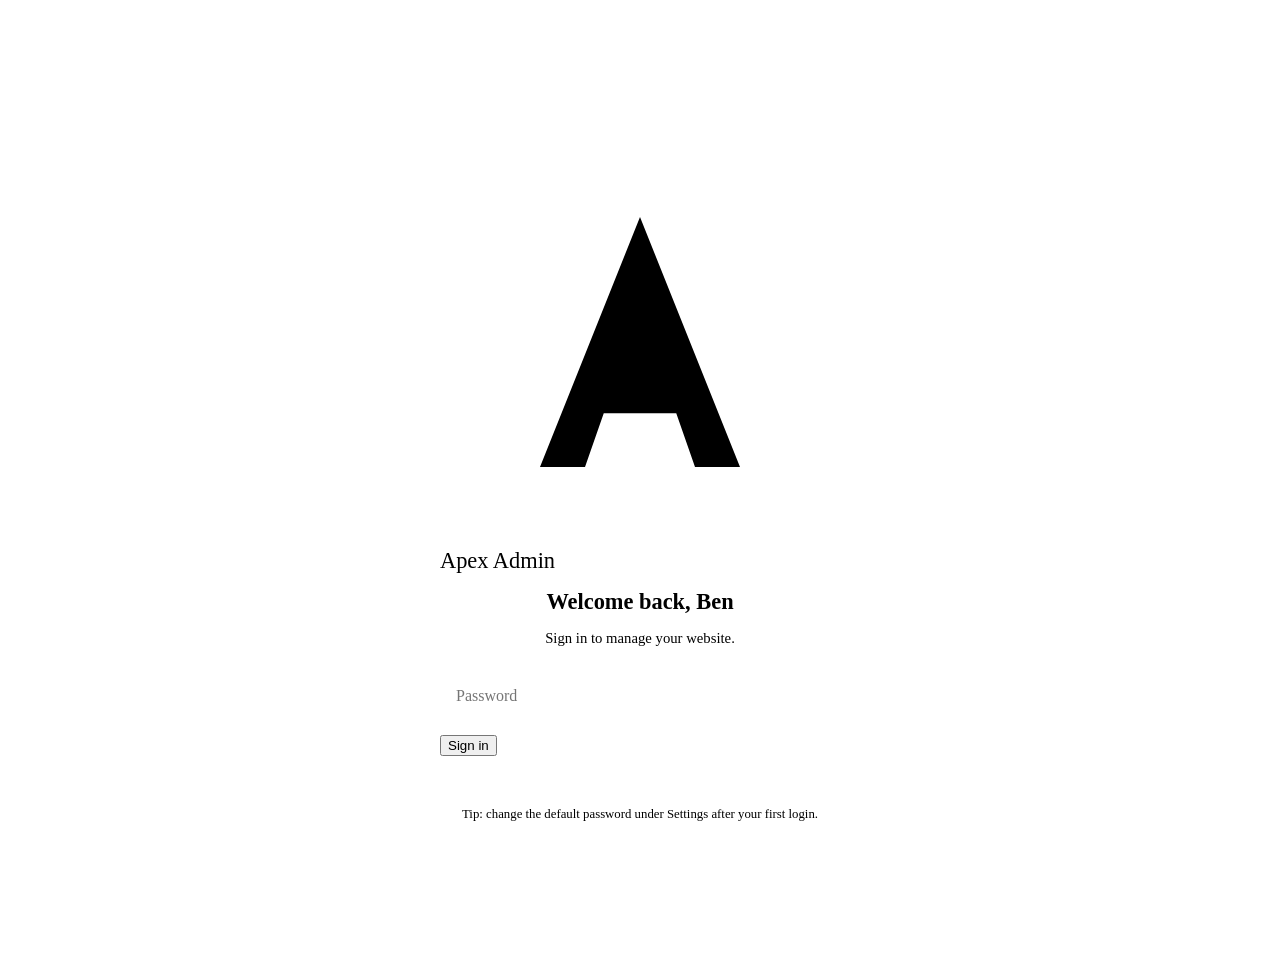
==== public/admin.html @ c76cf3fd "Apex Web Development site — initial commit" ====
<!DOCTYPE html>
<html lang="en">
<head>
<meta charset="UTF-8">
<meta name="viewport" content="width=device-width, initial-scale=1.0">
<title>Admin · Apex Web Development</title>
<meta name="robots" content="noindex,nofollow">
<link rel="icon" href="data:image/svg+xml,%3Csvg xmlns='http://www.w3.org/2000/svg' viewBox='0 0 32 32'%3E%3Cdefs%3E%3ClinearGradient id='g' x1='0' y1='0' x2='1' y2='1'%3E%3Cstop offset='0' stop-color='%236d8bff'/%3E%3Cstop offset='1' stop-color='%2337e0c5'/%3E%3C/linearGradient%3E%3C/defs%3E%3Crect width='32' height='32' rx='8' fill='url(%23g)'/%3E%3Cpath d='M16 7l7 18h-3.2l-1.4-4h-4.8l-1.4 4H8z' fill='%230a0c12'/%3E%3C/svg%3E">
<link href="https://fonts.googleapis.com/css2?family=Inter:wght@400;500;600;700&family=Sora:wght@600;700;800&display=swap" rel="stylesheet">
<link rel="stylesheet" href="/styles.css">
<style>
  body{background:var(--bg)}
  /* login */
  .login-wrap{min-height:100vh;display:grid;place-items:center;padding:24px}
  .login-card{width:100%;max-width:400px;background:var(--panel);border:1px solid var(--line-strong);border-radius:20px;padding:2.4rem;box-shadow:var(--shadow)}
  .login-card .logo{justify-content:center;margin-bottom:.5rem;font-size:1.4rem}
  .login-card h1{font-family:var(--display);font-size:1.4rem;text-align:center;margin-bottom:.3rem}
  .login-card p{color:var(--muted);text-align:center;font-size:.92rem;margin-bottom:1.6rem}
  .login-card input{width:100%;background:var(--bg-2);border:1px solid var(--line-strong);border-radius:12px;padding:.9rem 1rem;color:var(--txt);font-family:var(--font);font-size:1rem;margin-bottom:1rem}
  .login-card input:focus{outline:none;border-color:var(--brand)}
  .login-err{color:#ff9a9a;font-size:.9rem;text-align:center;margin-top:.8rem;min-height:1.2rem}
  .hint{color:var(--muted-2);font-size:.8rem;text-align:center;margin-top:1.2rem}

  /* app shell */
  .admin{display:none;min-height:100vh;grid-template-columns:248px 1fr}
  .admin.show{display:grid}
  .side{background:var(--bg-2);border-right:1px solid var(--line);padding:1.4rem 1rem;position:sticky;top:0;height:100vh;overflow-y:auto;display:flex;flex-direction:column}
  .side .logo{padding:.4rem .6rem 1.4rem;font-size:1.15rem}
  .side .nav-group{font-size:.7rem;text-transform:uppercase;letter-spacing:.12em;color:var(--muted-2);padding:.9rem .8rem .4rem}
  .tab{display:flex;align-items:center;gap:.7rem;width:100%;background:none;border:none;color:var(--muted);font-family:var(--font);
    font-size:.94rem;font-weight:500;text-align:left;padding:.7rem .8rem;border-radius:10px;cursor:pointer;transition:all .15s;position:relative}
  .tab:hover{background:rgba(255,255,255,.04);color:var(--txt)}
  .tab.active{background:var(--grad-soft);color:var(--txt);border:1px solid var(--line-strong)}
  .tab .pill{margin-left:auto;background:#ff5a5a;color:#fff;font-size:.72rem;font-weight:700;min-width:20px;height:20px;border-radius:10px;display:none;place-items:center;padding:0 6px}
  .tab .pill.show{display:grid}
  .side .spacer{flex:1}
  .main{padding:2rem 2.4rem;overflow-y:auto;height:100vh}
  .main-head{display:flex;align-items:center;justify-content:space-between;gap:1rem;margin-bottom:1.8rem;flex-wrap:wrap}
  .main-head h2{font-family:var(--display);font-size:1.6rem}
  .main-head p{color:var(--muted);font-size:.92rem;margin-top:.2rem}
  .save-bar{position:sticky;bottom:0;background:linear-gradient(transparent,var(--bg) 30%);padding:1.4rem 0 .4rem;margin-top:1.5rem;display:flex;gap:1rem;align-items:center}
  .saved-flash{color:var(--accent);font-size:.9rem;opacity:0;transition:opacity .3s}
  .saved-flash.show{opacity:1}

  /* generic editor */
  .ed-field{margin-bottom:1.2rem}
  .ed-field label{display:block;font-size:.84rem;font-weight:600;color:var(--muted);margin-bottom:.4rem;text-transform:capitalize}
  .ed-field input[type=text],.ed-field input[type=email],.ed-field input[type=number],.ed-field textarea,.ed-field input:not([type]){
    width:100%;background:var(--bg-2);border:1px solid var(--line-strong);border-radius:10px;padding:.7rem .9rem;color:var(--txt);font-family:var(--font);font-size:.95rem}
  .ed-field textarea{resize:vertical;min-height:90px;line-height:1.5}
  .ed-field input:focus,.ed-field textarea:focus{outline:none;border-color:var(--brand)}
  .ed-card{background:var(--panel);border:1px solid var(--line);border-radius:14px;padding:1.4rem 1.5rem;margin-bottom:1rem;position:relative}
  .ed-card .row{display:grid;grid-template-columns:1fr 1fr;gap:1rem}
  .ed-card-head{display:flex;align-items:center;justify-content:space-between;margin-bottom:1rem}
  .ed-card-head .idx{font-family:var(--display);font-weight:700;color:var(--muted-2)}
  .icon-btn{background:rgba(255,90,90,.1);border:1px solid rgba(255,90,90,.3);color:#ff9a9a;border-radius:8px;padding:.4rem .8rem;font-size:.85rem;cursor:pointer;font-family:var(--font)}
  .icon-btn:hover{background:rgba(255,90,90,.18)}
  .add-btn{background:var(--grad-soft);border:1px dashed var(--line-strong);color:var(--txt);border-radius:12px;padding:.9rem;width:100%;cursor:pointer;font-family:var(--font);font-weight:600;font-size:.95rem}
  .add-btn:hover{border-color:var(--brand)}
  .switch{display:inline-flex;align-items:center;gap:.6rem;cursor:pointer;user-select:none}
  .switch input{display:none}
  .switch .track{width:44px;height:24px;border-radius:999px;background:var(--bg-2);border:1px solid var(--line-strong);position:relative;transition:background .2s}
  .switch .track::after{content:"";position:absolute;top:2px;left:2px;width:18px;height:18px;border-radius:50%;background:var(--muted);transition:transform .2s,background .2s}
  .switch input:checked + .track{background:var(--grad)}
  .switch input:checked + .track::after{transform:translateX(20px);background:#0a0c12}
  .img-edit{display:flex;gap:1rem;align-items:center}
  .img-edit .thumb{width:90px;height:64px;border-radius:8px;border:1px solid var(--line-strong);object-fit:cover;background:var(--bg-2)}
  .img-edit .thumb.empty{display:grid;place-items:center;color:var(--muted-2);font-size:.7rem;text-align:center}
  .color-edit{display:flex;align-items:center;gap:.7rem}
  .color-edit input[type=color]{width:46px;height:38px;border:1px solid var(--line-strong);border-radius:8px;background:var(--bg-2);cursor:pointer}

  /* inbox */
  .inbox{display:grid;grid-template-columns:300px 1fr;gap:1.2rem;height:calc(100vh - 160px)}
  .conv-list{border:1px solid var(--line);border-radius:14px;overflow-y:auto;background:var(--panel)}
  .conv{padding:1rem 1.1rem;border-bottom:1px solid var(--line);cursor:pointer;transition:background .15s}
  .conv:hover{background:rgba(255,255,255,.03)}
  .conv.active{background:var(--grad-soft)}
  .conv .cn{display:flex;justify-content:space-between;align-items:center;gap:.5rem}
  .conv .cn strong{font-size:.95rem}
  .conv .cn .dot{width:9px;height:9px;border-radius:50%;background:#ff5a5a;flex-shrink:0}
  .conv .prev{color:var(--muted);font-size:.84rem;white-space:nowrap;overflow:hidden;text-overflow:ellipsis;margin-top:.25rem}
  .conv .em{color:var(--muted-2);font-size:.76rem;margin-top:.2rem}
  .thread{border:1px solid var(--line);border-radius:14px;display:flex;flex-direction:column;background:var(--panel);overflow:hidden}
  .thread-head{padding:1rem 1.3rem;border-bottom:1px solid var(--line);font-weight:600}
  .thread-head small{display:block;color:var(--muted-2);font-weight:400;font-size:.82rem}
  .thread-body{flex:1;overflow-y:auto;padding:1.3rem;display:flex;flex-direction:column;gap:.7rem;background:var(--bg-2)}
  .thread-empty{display:grid;place-items:center;height:100%;color:var(--muted);text-align:center;padding:2rem}
  .thread-foot{padding:.9rem;border-top:1px solid var(--line);display:flex;gap:.6rem}
  .thread-foot input{flex:1;background:var(--bg-2);border:1px solid var(--line-strong);border-radius:999px;padding:.75rem 1.1rem;color:var(--txt);font-family:var(--font);font-size:.95rem}
  .thread-foot input:focus{outline:none;border-color:var(--brand)}

  /* leads */
  .lead{background:var(--panel);border:1px solid var(--line);border-radius:14px;padding:1.3rem 1.5rem;margin-bottom:1rem}
  .lead.handled{opacity:.5}
  .lead .lh{display:flex;justify-content:space-between;align-items:center;gap:1rem;flex-wrap:wrap}
  .lead .lh strong{font-size:1.05rem}
  .lead .meta{color:var(--muted);font-size:.88rem;margin:.5rem 0}
  .lead .meta a{color:var(--brand)}
  .lead .msg{color:var(--txt);background:var(--bg-2);border:1px solid var(--line);border-radius:10px;padding:.8rem 1rem;margin-top:.6rem;font-size:.93rem}
  .lead .when{color:var(--muted-2);font-size:.8rem}
  .empty-state{text-align:center;color:var(--muted);padding:4rem 2rem}
  .empty-state .big{font-size:2.5rem;margin-bottom:.5rem}

  @media(max-width:820px){.admin.show{grid-template-columns:1fr}.side{position:fixed;z-index:60;width:248px;transform:translateX(-100%);transition:transform .2s}.side.open{transform:none}.inbox{grid-template-columns:1fr}.ed-card .row{grid-template-columns:1fr}}
</style>
</head>
<body>
<!-- LOGIN -->
<div class="login-wrap" id="loginWrap">
  <form class="login-card" id="loginForm">
    <div class="logo"><span class="mark"><svg viewBox="0 0 32 32"><path d="M16 6l8 20h-3.6l-1.5-4.3h-5.8L11.6 26H8z" fill="currentColor"/></svg></span><span>Apex Admin</span></div>
    <h1>Welcome back, Ben</h1>
    <p>Sign in to manage your website.</p>
    <input type="password" id="pw" placeholder="Password" autocomplete="current-password" autofocus>
    <button type="submit" class="btn btn-primary btn-block btn-lg">Sign in</button>
    <div class="login-err" id="loginErr"></div>
    <div class="hint">Tip: change the default password under Settings after your first login.</div>
  </form>
</div>

<!-- APP -->
<div class="admin" id="admin">
  <aside class="side" id="side">
    <div class="logo"><span class="mark"><svg viewBox="0 0 32 32"><path d="M16 6l8 20h-3.6l-1.5-4.3h-5.8L11.6 26H8z" fill="currentColor"/></svg></span><span>Apex Admin</span></div>
    <div class="nav-group">Messages</div>
    <button class="tab" data-tab="inbox">💬 Chat Inbox <span class="pill" id="pillInbox"></span></button>
    <button class="tab" data-tab="leads">📥 Quote Requests <span class="pill" id="pillLeads"></span></button>
    <div class="nav-group">Website content</div>
    <div id="contentTabs"></div>
    <div class="nav-group">Account</div>
    <button class="tab" data-tab="settings">⚙️ Settings</button>
    <div class="spacer"></div>
    <a href="/" target="_blank" class="tab">↗ View live site</a>
    <button class="tab" id="logoutBtn">⎋ Log out</button>
  </aside>
  <main class="main" id="main"></main>
</div>

<script src="/admin.js"></script>
</body>
</html>
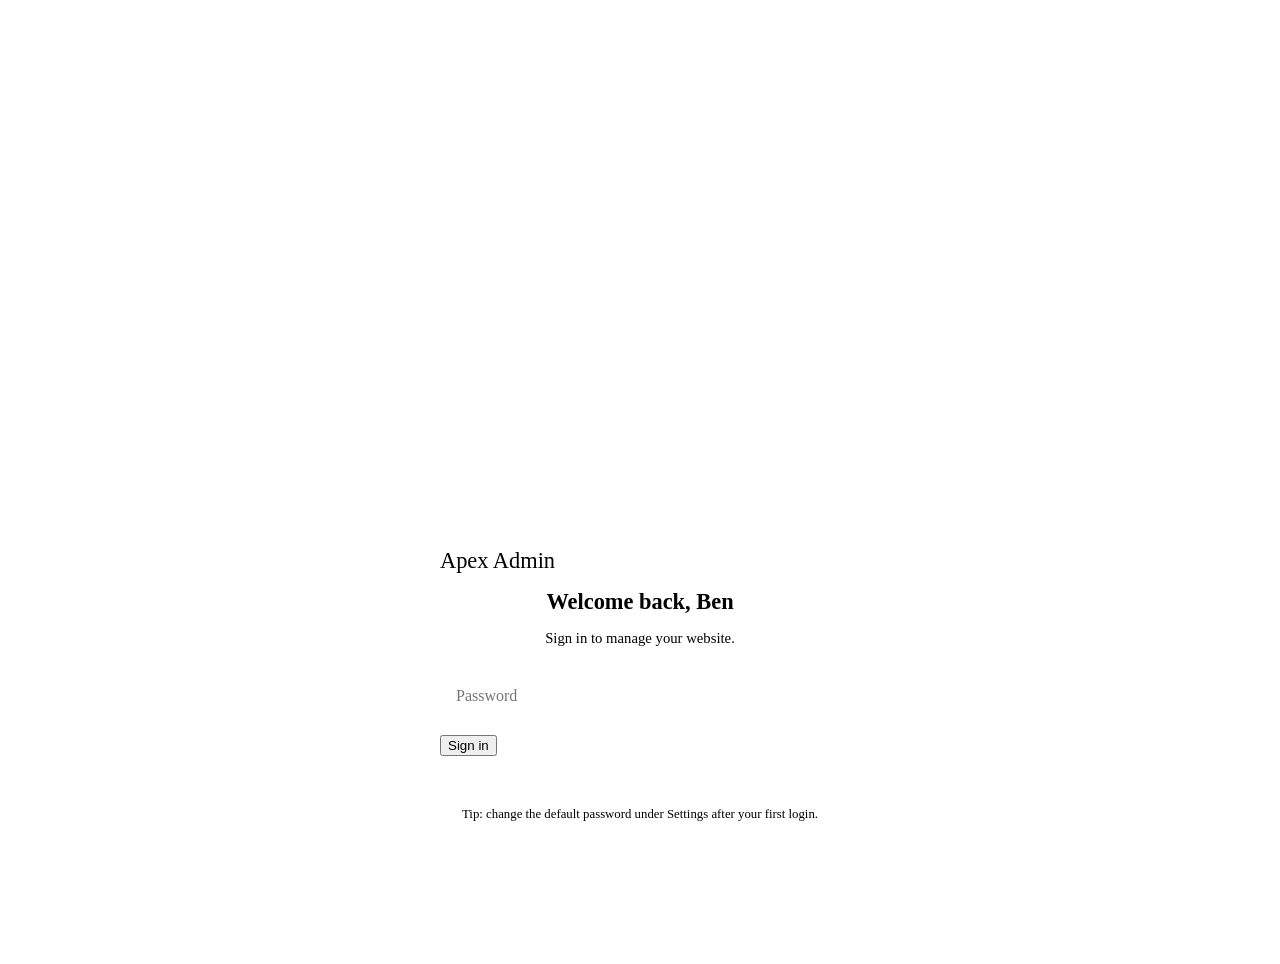
==== commit 9979fd75: "Redesign: light trustworthy theme, new summit logo, real contact info, business card" ====
--- a/public/admin.html
+++ b/public/admin.html
@@ -5,8 +5,8 @@
 <meta name="viewport" content="width=device-width, initial-scale=1.0">
 <title>Admin · Apex Web Development</title>
 <meta name="robots" content="noindex,nofollow">
-<link rel="icon" href="data:image/svg+xml,%3Csvg xmlns='http://www.w3.org/2000/svg' viewBox='0 0 32 32'%3E%3Cdefs%3E%3ClinearGradient id='g' x1='0' y1='0' x2='1' y2='1'%3E%3Cstop offset='0' stop-color='%236d8bff'/%3E%3Cstop offset='1' stop-color='%2337e0c5'/%3E%3C/linearGradient%3E%3C/defs%3E%3Crect width='32' height='32' rx='8' fill='url(%23g)'/%3E%3Cpath d='M16 7l7 18h-3.2l-1.4-4h-4.8l-1.4 4H8z' fill='%230a0c12'/%3E%3C/svg%3E">
-<link href="https://fonts.googleapis.com/css2?family=Inter:wght@400;500;600;700&family=Sora:wght@600;700;800&display=swap" rel="stylesheet">
+<link rel="icon" href="data:image/svg+xml,%3Csvg xmlns='http://www.w3.org/2000/svg' viewBox='0 0 32 32'%3E%3Crect width='32' height='32' rx='8' fill='%2315315e'/%3E%3Cpath d='M7 22 L16 10 L25 22' fill='none' stroke='white' stroke-width='3' stroke-linecap='round' stroke-linejoin='round'/%3E%3C/svg%3E">
+<link href="https://fonts.googleapis.com/css2?family=Plus+Jakarta+Sans:wght@500;600;700;800&family=Inter:wght@400;500;600&display=swap" rel="stylesheet">
 <link rel="stylesheet" href="/styles.css">
 <style>
   body{background:var(--bg)}
@@ -18,7 +18,7 @@
   .login-card p{color:var(--muted);text-align:center;font-size:.92rem;margin-bottom:1.6rem}
   .login-card input{width:100%;background:var(--bg-2);border:1px solid var(--line-strong);border-radius:12px;padding:.9rem 1rem;color:var(--txt);font-family:var(--font);font-size:1rem;margin-bottom:1rem}
   .login-card input:focus{outline:none;border-color:var(--brand)}
-  .login-err{color:#ff9a9a;font-size:.9rem;text-align:center;margin-top:.8rem;min-height:1.2rem}
+  .login-err{color:#c0392b;font-size:.9rem;text-align:center;margin-top:.8rem;min-height:1.2rem}
   .hint{color:var(--muted-2);font-size:.8rem;text-align:center;margin-top:1.2rem}
 
   /* app shell */
@@ -29,8 +29,8 @@
   .side .nav-group{font-size:.7rem;text-transform:uppercase;letter-spacing:.12em;color:var(--muted-2);padding:.9rem .8rem .4rem}
   .tab{display:flex;align-items:center;gap:.7rem;width:100%;background:none;border:none;color:var(--muted);font-family:var(--font);
     font-size:.94rem;font-weight:500;text-align:left;padding:.7rem .8rem;border-radius:10px;cursor:pointer;transition:all .15s;position:relative}
-  .tab:hover{background:rgba(255,255,255,.04);color:var(--txt)}
-  .tab.active{background:var(--grad-soft);color:var(--txt);border:1px solid var(--line-strong)}
+  .tab:hover{background:var(--bg-2);color:var(--ink)}
+  .tab.active{background:var(--blue-soft);color:var(--brand);border:1px solid #d4e2fb}
   .tab .pill{margin-left:auto;background:#ff5a5a;color:#fff;font-size:.72rem;font-weight:700;min-width:20px;height:20px;border-radius:10px;display:none;place-items:center;padding:0 6px}
   .tab .pill.show{display:grid}
   .side .spacer{flex:1}
@@ -55,14 +55,14 @@
   .ed-card-head .idx{font-family:var(--display);font-weight:700;color:var(--muted-2)}
   .icon-btn{background:rgba(255,90,90,.1);border:1px solid rgba(255,90,90,.3);color:#ff9a9a;border-radius:8px;padding:.4rem .8rem;font-size:.85rem;cursor:pointer;font-family:var(--font)}
   .icon-btn:hover{background:rgba(255,90,90,.18)}
-  .add-btn{background:var(--grad-soft);border:1px dashed var(--line-strong);color:var(--txt);border-radius:12px;padding:.9rem;width:100%;cursor:pointer;font-family:var(--font);font-weight:600;font-size:.95rem}
+  .add-btn{background:var(--blue-soft);border:1px dashed var(--line-strong);color:var(--brand);border-radius:12px;padding:.9rem;width:100%;cursor:pointer;font-family:var(--font);font-weight:600;font-size:.95rem}
   .add-btn:hover{border-color:var(--brand)}
   .switch{display:inline-flex;align-items:center;gap:.6rem;cursor:pointer;user-select:none}
   .switch input{display:none}
   .switch .track{width:44px;height:24px;border-radius:999px;background:var(--bg-2);border:1px solid var(--line-strong);position:relative;transition:background .2s}
   .switch .track::after{content:"";position:absolute;top:2px;left:2px;width:18px;height:18px;border-radius:50%;background:var(--muted);transition:transform .2s,background .2s}
-  .switch input:checked + .track{background:var(--grad)}
-  .switch input:checked + .track::after{transform:translateX(20px);background:#0a0c12}
+  .switch input:checked + .track{background:var(--brand)}
+  .switch input:checked + .track::after{transform:translateX(20px);background:#fff}
   .img-edit{display:flex;gap:1rem;align-items:center}
   .img-edit .thumb{width:90px;height:64px;border-radius:8px;border:1px solid var(--line-strong);object-fit:cover;background:var(--bg-2)}
   .img-edit .thumb.empty{display:grid;place-items:center;color:var(--muted-2);font-size:.7rem;text-align:center}
@@ -73,8 +73,8 @@
   .inbox{display:grid;grid-template-columns:300px 1fr;gap:1.2rem;height:calc(100vh - 160px)}
   .conv-list{border:1px solid var(--line);border-radius:14px;overflow-y:auto;background:var(--panel)}
   .conv{padding:1rem 1.1rem;border-bottom:1px solid var(--line);cursor:pointer;transition:background .15s}
-  .conv:hover{background:rgba(255,255,255,.03)}
-  .conv.active{background:var(--grad-soft)}
+  .conv:hover{background:var(--bg-2)}
+  .conv.active{background:var(--blue-soft)}
   .conv .cn{display:flex;justify-content:space-between;align-items:center;gap:.5rem}
   .conv .cn strong{font-size:.95rem}
   .conv .cn .dot{width:9px;height:9px;border-radius:50%;background:#ff5a5a;flex-shrink:0}
@@ -108,7 +108,7 @@
 <!-- LOGIN -->
 <div class="login-wrap" id="loginWrap">
   <form class="login-card" id="loginForm">
-    <div class="logo"><span class="mark"><svg viewBox="0 0 32 32"><path d="M16 6l8 20h-3.6l-1.5-4.3h-5.8L11.6 26H8z" fill="currentColor"/></svg></span><span>Apex Admin</span></div>
+    <div class="logo"><span class="mark"><svg viewBox="0 0 32 32" fill="none"><path d="M7 22 L16 10 L25 22" stroke="#fff" stroke-width="3" stroke-linecap="round" stroke-linejoin="round"/></svg></span><span>Apex Admin</span></div>
     <h1>Welcome back, Ben</h1>
     <p>Sign in to manage your website.</p>
     <input type="password" id="pw" placeholder="Password" autocomplete="current-password" autofocus>
@@ -121,7 +121,7 @@
 <!-- APP -->
 <div class="admin" id="admin">
   <aside class="side" id="side">
-    <div class="logo"><span class="mark"><svg viewBox="0 0 32 32"><path d="M16 6l8 20h-3.6l-1.5-4.3h-5.8L11.6 26H8z" fill="currentColor"/></svg></span><span>Apex Admin</span></div>
+    <div class="logo"><span class="mark"><svg viewBox="0 0 32 32" fill="none"><path d="M7 22 L16 10 L25 22" stroke="#fff" stroke-width="3" stroke-linecap="round" stroke-linejoin="round"/></svg></span><span>Apex Admin</span></div>
     <div class="nav-group">Messages</div>
     <button class="tab" data-tab="inbox">💬 Chat Inbox <span class="pill" id="pillInbox"></span></button>
     <button class="tab" data-tab="leads">📥 Quote Requests <span class="pill" id="pillLeads"></span></button>
